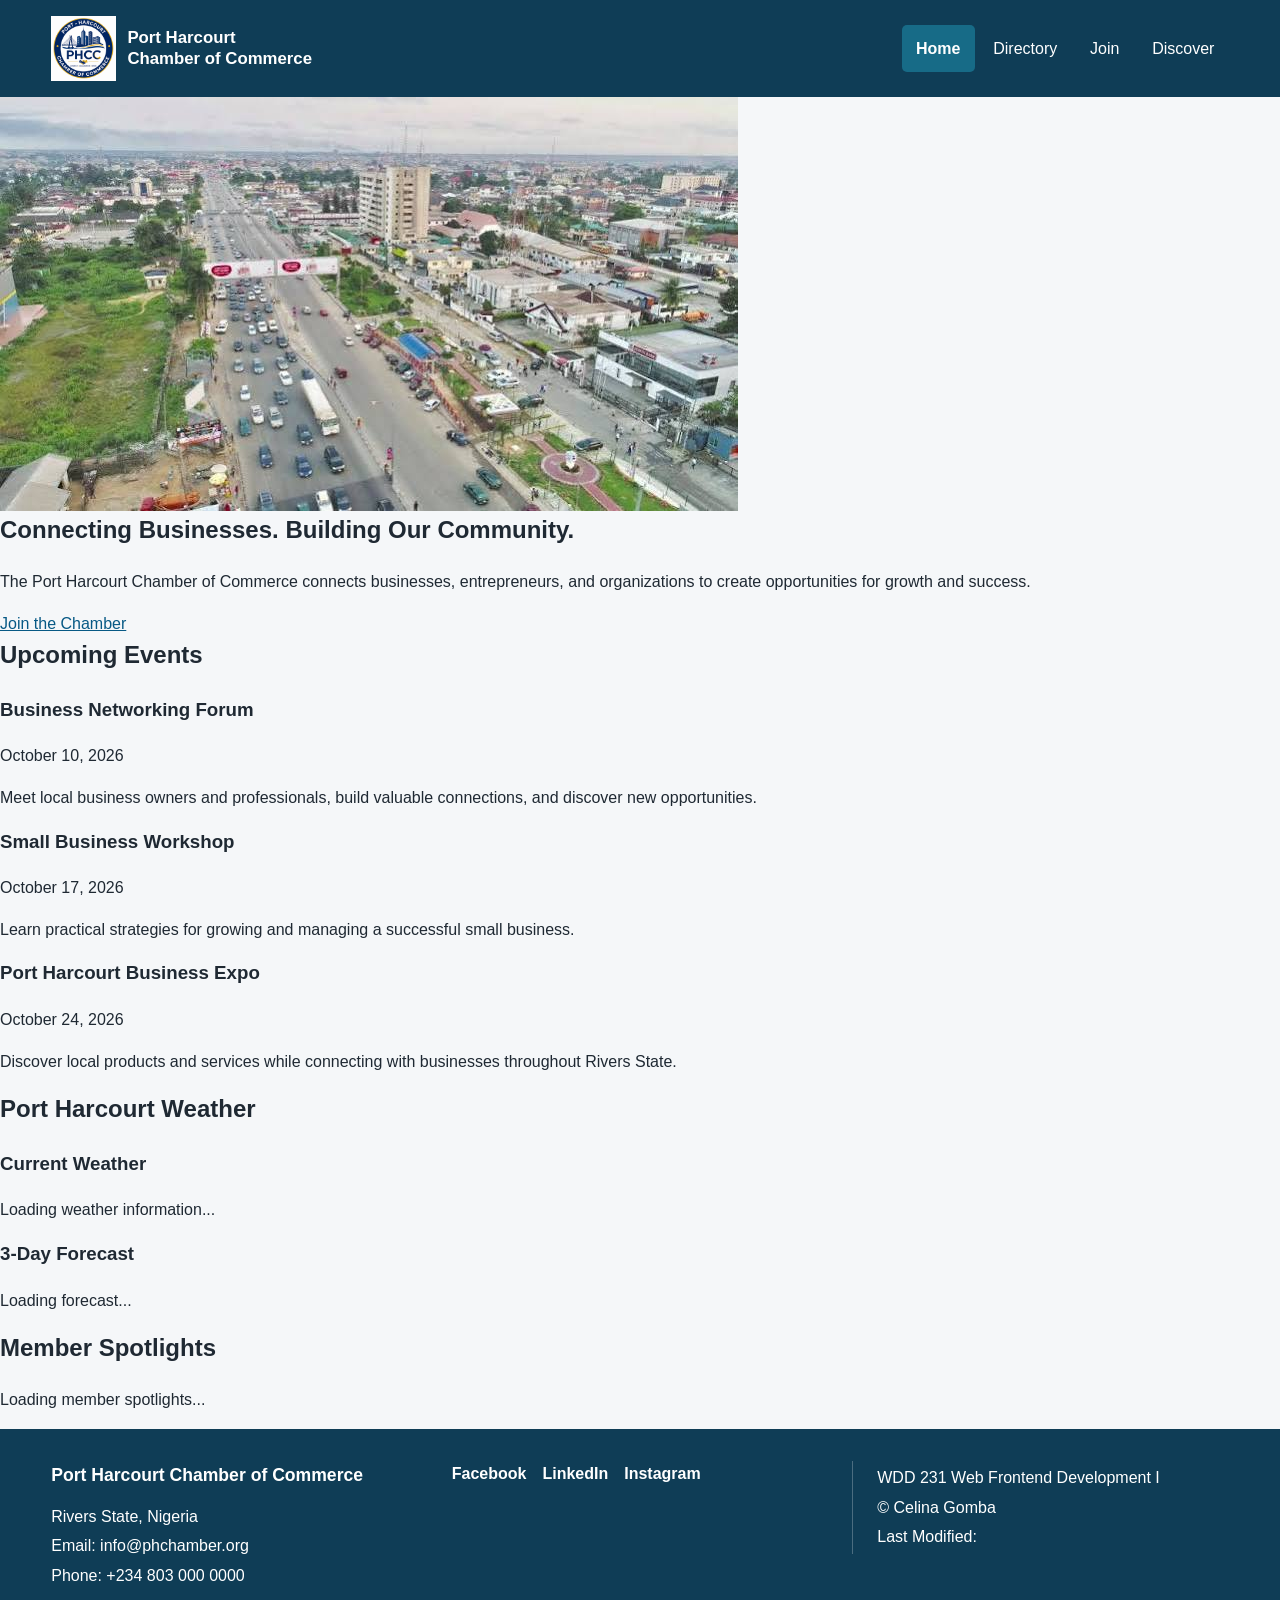
==== chamber/index.html @ 9926c1c8 "completed" ====
<!DOCTYPE html>
<html lang="en">

<head>
    <meta charset="UTF-8">
    <meta name="viewport" content="width=device-width, initial-scale=1.0">

    <title>Port Harcourt Chamber of Commerce | Home</title>

    <meta
        name="description"
        content="Welcome to the Port Harcourt Chamber of Commerce. Discover local businesses, events, opportunities, and resources for businesses in Port Harcourt, Rivers State."
    >

    <meta name="author" content="Celina Gomba">

    <!-- Open Graph -->
    <meta property="og:title" content="Port Harcourt Chamber of Commerce | Home">
    <meta
        property="og:description"
        content="Connect with businesses, discover local events, and explore opportunities through the Port Harcourt Chamber of Commerce."
    >
    <meta property="og:type" content="website">
    <meta
        property="og:url"
        content="https://celinadada07-jpg.github.io/wdd231/chamber/index.html"
    >
    <meta
        property="og:image"
        content="https://celinadada07-jpg.github.io/wdd231/chamber/images/hero.jpg"
    >

    <!-- Favicon -->
    <link rel="icon" href="images/favicon.ico">

    <!-- CSS -->
    <link rel="stylesheet" href="styles/normalize.css">
    <link rel="stylesheet" href="styles/small.css">
    <link rel="stylesheet" href="styles/larger.css">

    <!-- JavaScript -->
    <script src="scripts/home.js" defer></script>
</head>

<body>

    <!-- HEADER -->
    <header class="site-header">

        <div class="header-content">

            <a href="index.html" class="site-logo">
                <img
                    src="images/logo.svg"
                    alt="Port Harcourt Chamber of Commerce logo"
                >
                <span>
                    Port Harcourt<br>
                    Chamber of Commerce
                </span>
            </a>

            <button
                id="menu-button"
                class="menu-button"
                type="button"
                aria-label="Open navigation menu"
                aria-expanded="false"
            >
                ☰
            </button>

            <nav
                id="primary-nav"
                class="primary-nav"
                aria-label="Main navigation"
            >
                <a href="index.html" class="active" aria-current="page">
                    Home
                </a>

                <a href="directory.html">
                    Directory
                </a>

                <a href="join.html">
                    Join
                </a>

                <a href="discover.html">
                    Discover
                </a>
            </nav>

        </div>

    </header>


    <!-- MAIN CONTENT -->
    <main>

        <!-- HERO -->
        <section class="hero">

            <img
                src="images/hero.jpg"
                alt="Port Harcourt business community"
            >

            <div class="hero-content">

                <h1>
                    Connecting Businesses.
                    Building Our Community.
                </h1>

                <p>
                    The Port Harcourt Chamber of Commerce connects
                    businesses, entrepreneurs, and organizations to
                    create opportunities for growth and success.
                </p>

                <a href="join.html" class="hero-button">
                    Join the Chamber
                </a>

            </div>

        </section>


        <!-- EVENTS -->
        <section class="home-section events-section">

            <h2>Upcoming Events</h2>

            <div class="events-container">

                <article class="event-card">

                    <h3>Business Networking Forum</h3>

                    <p class="event-date">
                        October 10, 2026
                    </p>

                    <p>
                        Meet local business owners and professionals,
                        build valuable connections, and discover new
                        opportunities.
                    </p>

                </article>


                <article class="event-card">

                    <h3>Small Business Workshop</h3>

                    <p class="event-date">
                        October 17, 2026
                    </p>

                    <p>
                        Learn practical strategies for growing and
                        managing a successful small business.
                    </p>

                </article>


                <article class="event-card">

                    <h3>Port Harcourt Business Expo</h3>

                    <p class="event-date">
                        October 24, 2026
                    </p>

                    <p>
                        Discover local products and services while
                        connecting with businesses throughout Rivers State.
                    </p>

                </article>

            </div>

        </section>


        <!-- WEATHER -->
        <section class="home-section weather-section">

            <h2>Port Harcourt Weather</h2>

            <div class="weather-container">

                <!-- CURRENT WEATHER -->
                <article class="weather-card">

                    <h3>Current Weather</h3>

                    <div id="current-weather">
                        <p>Loading weather information...</p>
                    </div>

                </article>


                <!-- FORECAST -->
                <article class="weather-card">

                    <h3>3-Day Forecast</h3>

                    <div id="forecast">

                        <p>
                            Loading forecast...
                        </p>

                    </div>

                </article>

            </div>

        </section>


        <!-- MEMBER SPOTLIGHTS -->
        <section class="home-section spotlight-section">

            <h2>Member Spotlights</h2>

            <div id="spotlights" class="spotlights-container">

                <p>
                    Loading member spotlights...
                </p>

            </div>

        </section>

    </main>


    <!-- FOOTER -->
    <footer class="site-footer">

        <div class="footer-content">

            <div class="footer-contact">

                <h2>
                    Port Harcourt Chamber of Commerce
                </h2>

                <p>
                    Rivers State, Nigeria
                </p>

                <p>
                    Email: info@phchamber.org
                </p>

                <p>
                    Phone: +234 803 000 0000
                </p>

            </div>


            <div class="footer-social">

                <a
                    href="https://www.facebook.com/"
                    target="_blank"
                    rel="noopener noreferrer"
                    aria-label="Visit our Facebook page"
                >
                    Facebook
                </a>

                <a
                    href="https://www.linkedin.com/"
                    target="_blank"
                    rel="noopener noreferrer"
                    aria-label="Visit our LinkedIn page"
                >
                    LinkedIn
                </a>

                <a
                    href="https://www.instagram.com/"
                    target="_blank"
                    rel="noopener noreferrer"
                    aria-label="Visit our Instagram page"
                >
                    Instagram
                </a>

            </div>


            <div class="footer-development">

                <p>
                    WDD 231 Web Frontend Development I
                </p>

                <p>
                    © <span id="current-year"></span>
                    Celina Gomba
                </p>

                <p>
                    Last Modified:
                    <span id="last-modified"></span>
                </p>

            </div>

        </div>

    </footer>

</body>

</html>
---- chamber/styles/small.css ----
/* ==========================================
   PORT HARCOURT CHAMBER OF COMMERCE
   SMALL SCREEN STYLES
   ========================================== */


/* ==========================================
   GENERAL RESET
   ========================================== */

* {
    box-sizing: border-box;
}

body {
    margin: 0;
    font-family: Arial, Helvetica, sans-serif;
    line-height: 1.6;
    color: #1f2933;
    background-color: #f5f7f9;
}

img {
    max-width: 100%;
    height: auto;
    display: block;
}

a {
    color: #075985;
}


/* ==========================================
   HEADER
   ========================================== */

.site-header {
    background-color: #0f3d56;
    color: white;
}

.header-content {
    width: 92%;
    max-width: 1200px;
    margin: 0 auto;
    padding: 1rem 0;
    display: flex;
    align-items: center;
    justify-content: space-between;
    position: relative;
}

.site-logo {
    display: flex;
    align-items: center;
    gap: 0.7rem;
    color: white;
    text-decoration: none;
    font-weight: 700;
}

.site-logo img {
    width: 55px;
    height: 55px;
    object-fit: contain;
}

.site-logo span {
    font-size: 0.95rem;
    line-height: 1.2;
}


/* ==========================================
   MOBILE MENU BUTTON
   ========================================== */

.menu-button {
    border: none;
    background: transparent;
    color: white;
    font-size: 2rem;
    cursor: pointer;
    padding: 0.25rem 0.5rem;
}


/* ==========================================
   NAVIGATION
   ========================================== */

.primary-nav {
    display: none;
    position: absolute;
    top: 100%;
    left: 0;
    width: 100%;
    background-color: #0f3d56;
    z-index: 1000;
}

.primary-nav.open {
    display: flex;
    flex-direction: column;
}

.primary-nav a {
    color: white;
    text-decoration: none;
    padding: 0.9rem 1rem;
    border-top: 1px solid rgba(255, 255, 255, 0.15);
    text-align: center;
}

.primary-nav a:hover,
.primary-nav a:focus {
    background-color: #176b87;
}

.primary-nav a.active {
    background-color: #176b87;
    font-weight: bold;
}


/* ==========================================
   PAGE HEADING
   ========================================== */

.page-heading {
    width: 92%;
    max-width: 1200px;
    margin: 0 auto;
    padding: 2rem 0 1rem;
    text-align: center;
}

.page-heading h1 {
    margin: 0 0 0.5rem;
    color: #0f3d56;
    font-size: 2rem;
}

.page-heading p {
    margin: 0 auto;
    max-width: 700px;
}


/* ==========================================
   DIRECTORY SECTION
   ========================================== */

.directory-section {
    width: 92%;
    max-width: 1200px;
    margin: 0 auto;
    padding-bottom: 3rem;
}


/* ==========================================
   GRID / LIST CONTROLS
   ========================================== */

.directory-controls {
    display: flex;
    justify-content: center;
    gap: 0.75rem;
    margin: 1rem 0 1.5rem;
}

.view-button {
    border: 2px solid #0f3d56;
    background-color: white;
    color: #0f3d56;
    padding: 0.65rem 1.2rem;
    border-radius: 6px;
    font-size: 1rem;
    cursor: pointer;
    transition: background-color 0.2s ease, color 0.2s ease;
}

.view-button:hover,
.view-button:focus {
    background-color: #176b87;
    color: white;
}

.view-button.active-view {
    background-color: #0f3d56;
    color: white;
}


/* ==========================================
   MEMBER GRID
   ========================================== */

.members-grid {
    display: grid;
    grid-template-columns: 1fr;
    gap: 1.25rem;
}


/* ==========================================
   MEMBER CARD
   ========================================== */

.member-card {
    background-color: white;
    border: 1px solid #d7dee3;
    border-radius: 10px;
    padding: 1.25rem;
    box-shadow: 0 2px 8px rgba(0, 0, 0, 0.08);
}

.member-card img {
    width: 150px;
    height: 100px;
    object-fit: contain;
    margin: 0 auto 1rem;
}

.member-information h2 {
    color: #0f3d56;
    font-size: 1.25rem;
    margin: 0 0 0.75rem;
}

.member-information p {
    margin: 0.4rem 0;
    font-size: 0.95rem;
}

.member-information a {
    display: inline-block;
    margin-top: 0.75rem;
    font-weight: 700;
}


/* ==========================================
   LIST VIEW
   ========================================== */

.members-list {
    display: flex;
    flex-direction: column;
    gap: 0.5rem;
}

.members-list .member-card {
    display: grid;
    grid-template-columns: 1fr;
    border-radius: 4px;
    box-shadow: none;
}

.members-list .member-card img {
    display: none;
}

.members-list .member-information h2 {
    font-size: 1rem;
    margin-bottom: 0.25rem;
}

.members-list .member-information p {
    margin: 0.2rem 0;
}

.members-list .member-information a {
    margin-top: 0.25rem;
}


/* ==========================================
   ERROR MESSAGE
   ========================================== */

.error-message {
    background-color: white;
    border-left: 5px solid #b42318;
    padding: 1rem;
    color: #7a1c14;
}


/* ==========================================
   FOOTER
   ========================================== */

.site-footer {
    background-color: #0f3d56;
    color: white;
    padding: 2rem 0;
}

.footer-content {
    width: 92%;
    max-width: 1200px;
    margin: 0 auto;
    display: grid;
    gap: 1.5rem;
    text-align: center;
}

.footer-contact h2 {
    font-size: 1.1rem;
    margin-top: 0;
}

.footer-contact p {
    margin: 0.25rem 0;
}

.footer-social {
    display: flex;
    justify-content: center;
    flex-wrap: wrap;
    gap: 1rem;
}

.footer-social a {
    color: white;
    text-decoration: none;
    font-weight: 600;
}

.footer-social a:hover,
.footer-social a:focus {
    text-decoration: underline;
}

.footer-development {
    border-top: 1px solid rgba(255, 255, 255, 0.25);
    padding-top: 1rem;
}

.footer-development p {
    margin: 0.25rem 0;
}


/* ==========================================
   ACCESSIBILITY
   ========================================== */

button:focus-visible,
a:focus-visible {
    outline: 3px solid #f4c95d;
    outline-offset: 3px;
}
---- chamber/styles/larger.css ----
/* ==========================================
   PORT HARCOURT CHAMBER OF COMMERCE
   LARGE SCREEN STYLES
   ========================================== */

@media screen and (min-width: 38rem) {

    /* ===============================
       HEADER
       =============================== */

    .header-content {
        padding: 1rem 0;
    }

    .menu-button {
        display: none;
    }

    .primary-nav {
        position: static;
        display: flex;
        width: auto;
        background-color: transparent;
        align-items: center;
        gap: 0.25rem;
    }

    .primary-nav.open {
        flex-direction: row;
    }

    .primary-nav a {
        border-top: none;
        padding: 0.7rem 0.9rem;
        border-radius: 5px;
    }

    .primary-nav a:hover,
    .primary-nav a:focus {
        background-color: #176b87;
    }

    /* ===============================
       PAGE HEADING
       =============================== */

    .page-heading {
        padding: 3rem 0 1.5rem;
    }

    .page-heading h1 {
        font-size: 2.5rem;
    }

    /* ===============================
       DIRECTORY CONTROLS
       =============================== */

    .directory-controls {
        justify-content: flex-end;
        margin-bottom: 2rem;
    }

    /* ===============================
       DIRECTORY GRID
       =============================== */

    .members-grid {
        grid-template-columns: repeat(2, 1fr);
        gap: 1.5rem;
    }

    .member-card {
        padding: 1.5rem;
        transition: transform 0.2s ease, box-shadow 0.2s ease;
    }

    .member-card:hover {
        transform: translateY(-4px);
        box-shadow: 0 5px 14px rgba(0, 0, 0, 0.12);
    }

    .member-card img {
        width: 170px;
        height: 110px;
    }

    /* ===============================
       LIST VIEW
       =============================== */

    .members-list .member-card {
        grid-template-columns: 1fr;
        padding: 1rem 1.25rem;
    }

    /* ===============================
       FOOTER
       =============================== */

    .footer-content {
        grid-template-columns: repeat(3, 1fr);
        align-items: start;
        text-align: left;
    }

    .footer-social {
        justify-content: flex-start;
    }

    .footer-development {
        border-top: none;
        border-left: 1px solid rgba(255, 255, 255, 0.25);
        padding-top: 0;
        padding-left: 1.5rem;
    }
}


/* ==========================================
   EXTRA LARGE SCREENS
   ========================================== */

@media screen and (min-width: 64rem) {

    .members-grid {
        grid-template-columns: repeat(3, 1fr);
    }

    .site-logo img {
        width: 65px;
        height: 65px;
    }

    .site-logo span {
        font-size: 1.05rem;
    }

    .page-heading h1 {
        font-size: 2.8rem;
    }
}
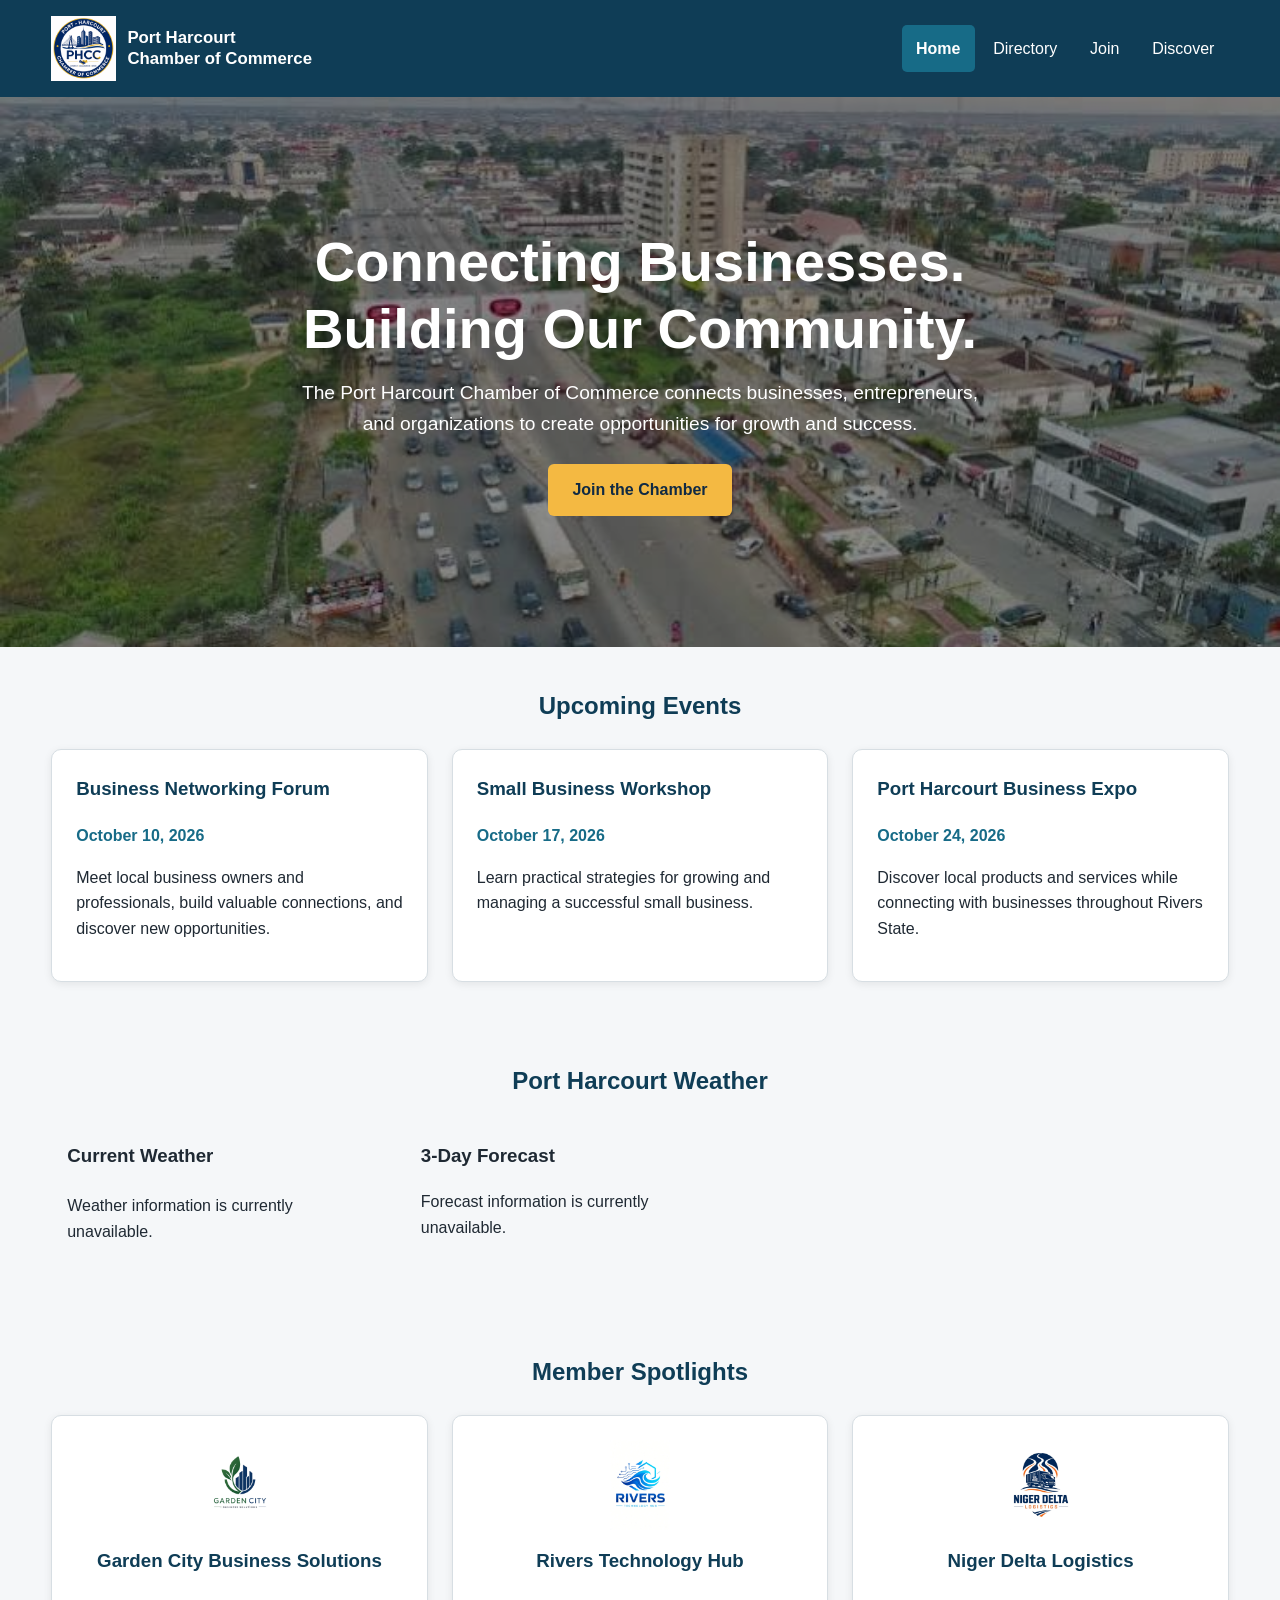
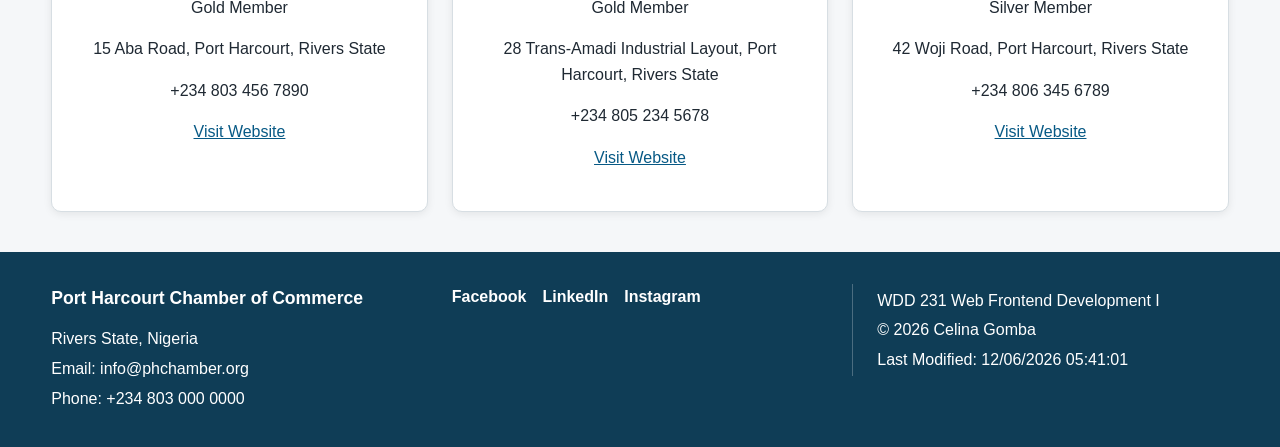
==== commit 393616f3: "Corections made" ====
--- a/chamber/index.html
+++ b/chamber/index.html
@@ -51,7 +51,7 @@
 
             <a href="index.html" class="site-logo">
                 <img
-                    src="images/logo.svg"
+                    src="images/logo.png"
                     alt="Port Harcourt Chamber of Commerce logo"
                 >
                 <span>
--- a/chamber/styles/small.css
+++ b/chamber/styles/small.css
@@ -354,3 +354,182 @@
     outline: 3px solid #f4c95d;
     outline-offset: 3px;
 }
+
+/* ================================
+   HOME PAGE - HERO
+   ================================ */
+
+.hero {
+    position: relative;
+    width: 100%;
+    min-height: 420px;
+    overflow: hidden;
+}
+
+.hero img {
+    width: 100%;
+    height: 420px;
+    object-fit: cover;
+}
+
+.hero-content {
+    position: absolute;
+    top: 0;
+    left: 0;
+    width: 100%;
+    height: 100%;
+
+    display: flex;
+    flex-direction: column;
+    justify-content: center;
+    align-items: center;
+
+    text-align: center;
+    padding: 2rem;
+
+    background: rgba(0, 0, 0, 0.45);
+    color: white;
+}
+
+.hero-content h1 {
+    color: white;
+    max-width: 850px;
+    margin: 0 0 1rem;
+    font-size: 2rem;
+    line-height: 1.2;
+}
+
+.hero-content p {
+    max-width: 700px;
+    margin: 0 0 1.5rem;
+    color: white;
+}
+
+.hero-button {
+    display: inline-block;
+    padding: 0.85rem 1.5rem;
+    background-color: #f4b942;
+    color: #102a43;
+    text-decoration: none;
+    font-weight: bold;
+    border-radius: 6px;
+}
+
+.hero-button:hover,
+.hero-button:focus {
+    background-color: white;
+    color: #0f3d56;
+}
+
+
+/* ================================
+   HOME PAGE - SECTIONS
+   ================================ */
+
+.home-section {
+    width: 92%;
+    max-width: 1200px;
+    margin: 0 auto;
+    padding: 2.5rem 0;
+}
+
+.home-section > h2 {
+    text-align: center;
+    color: #0f3d56;
+    margin-bottom: 1.5rem;
+}
+
+
+/* EVENTS */
+
+.events-container {
+    display: grid;
+    grid-template-columns: 1fr;
+    gap: 1rem;
+}
+
+.event-card {
+    background-color: white;
+    border: 1px solid #d7dee3;
+    border-radius: 10px;
+    padding: 1.25rem;
+    box-shadow: 0 2px 8px rgba(0, 0, 0, 0.08);
+}
+
+.event-card h3 {
+    color: #0f3d56;
+}
+
+.event-date {
+    color: #176b87;
+    font-weight: bold;
+}
+
+/* ================================
+   WEATHER FORECAST CARDS
+   ================================ */
+
+#forecast {
+    display: grid;
+    grid-template-columns: repeat(3, 1fr);
+    gap: 1rem;
+    margin-top: 1rem;
+}
+
+.forecast-card {
+    background-color: #ffffff;
+    border: 1px solid #d7dee3;
+    border-radius: 10px;
+    padding: 1rem;
+    text-align: center;
+    box-shadow: 0 2px 8px rgba(0, 0, 0, 0.08);
+}
+
+.forecast-card h4 {
+    color: #0f3d56;
+    margin-bottom: 0.5rem;
+}
+
+.forecast-card img {
+    width: 70px;
+    height: 70px;
+    margin: 0 auto;
+}
+
+.forecast-card p {
+    margin: 0.4rem 0;
+}
+
+.forecast-card strong {
+    font-size: 1.2rem;
+    color: #0f3d56;
+}
+
+
+/* MEMBER SPOTLIGHTS */
+
+.spotlights-container {
+    display: grid;
+    grid-template-columns: 1fr;
+    gap: 1rem;
+}
+
+.spotlight-card {
+    background-color: white;
+    border: 1px solid #d7dee3;
+    border-radius: 10px;
+    padding: 1.25rem;
+    text-align: center;
+    box-shadow: 0 2px 8px rgba(0, 0, 0, 0.08);
+}
+
+.spotlight-card img {
+    width: 140px;
+    height: 90px;
+    object-fit: contain;
+    margin: 0 auto 1rem;
+}
+
+.spotlight-card h3 {
+    color: #0f3d56;
+}
--- a/chamber/styles/larger.css
+++ b/chamber/styles/larger.css
@@ -140,4 +140,144 @@
     .page-heading h1 {
         font-size: 2.8rem;
     }
+}
+
+/* ==========================================
+   HOME PAGE - LARGE SCREEN STYLES
+   ========================================== */
+
+@media screen and (min-width: 38rem) {
+
+    /* HERO */
+
+    .hero {
+        min-height: 500px;
+    }
+
+    .hero img {
+        height: 500px;
+    }
+
+    .hero-content {
+        padding: 3rem;
+    }
+
+    .hero-content h1 {
+        font-size: 3rem;
+    }
+
+    .hero-content p {
+        font-size: 1.15rem;
+    }
+
+
+    /* EVENTS */
+
+    .events-container {
+        grid-template-columns: repeat(3, 1fr);
+        gap: 1.5rem;
+    }
+
+    .event-card {
+        padding: 1.5rem;
+    }
+
+
+    /* WEATHER */
+
+    .weather-container {
+        grid-template-columns: 1fr 1fr;
+        gap: 1.5rem;
+    }
+
+
+    /* MEMBER SPOTLIGHTS */
+
+    .spotlights-container {
+        grid-template-columns: repeat(3, 1fr);
+        gap: 1.5rem;
+    }
+
+    .spotlight-card {
+        padding: 1.5rem;
+    }
+
+}
+
+
+/* ==========================================
+   EXTRA LARGE SCREENS
+   ========================================== */
+
+@media screen and (min-width: 64rem) {
+
+    .hero {
+        min-height: 550px;
+    }
+
+    .hero img {
+        height: 550px;
+    }
+
+    .hero-content h1 {
+        font-size: 3.5rem;
+    }
+
+    .hero-content p {
+        font-size: 1.2rem;
+    }
+
+}
+
+/* ==========================================
+   COMPACT WEATHER - SIDE BY SIDE
+   ========================================== */
+
+@media screen and (min-width: 38rem) {
+
+    .weather-container {
+        display: grid;
+        grid-template-columns: minmax(220px, 0.8fr) minmax(500px, 2fr);
+        gap: 1.5rem;
+        align-items: start;
+    }
+
+    .weather-card {
+        padding: 1rem;
+    }
+
+    /* Current weather */
+    #current-weather {
+        display: flex;
+        align-items: center;
+        gap: 0.8rem;
+        flex-wrap: wrap;
+    }
+
+    #current-weather img {
+        width: 70px;
+        height: 70px;
+        margin: 0;
+    }
+
+    #current-weather p {
+        margin: 0.25rem 0;
+    }
+
+    /* Three-day forecast */
+    #forecast {
+        display: grid;
+        grid-template-columns: repeat(3, 1fr);
+        gap: 0.75rem;
+        margin-top: 0.5rem;
+    }
+
+    .forecast-card {
+        padding: 0.75rem;
+    }
+
+    .forecast-card img {
+        width: 50px;
+        height: 50px;
+    }
 }
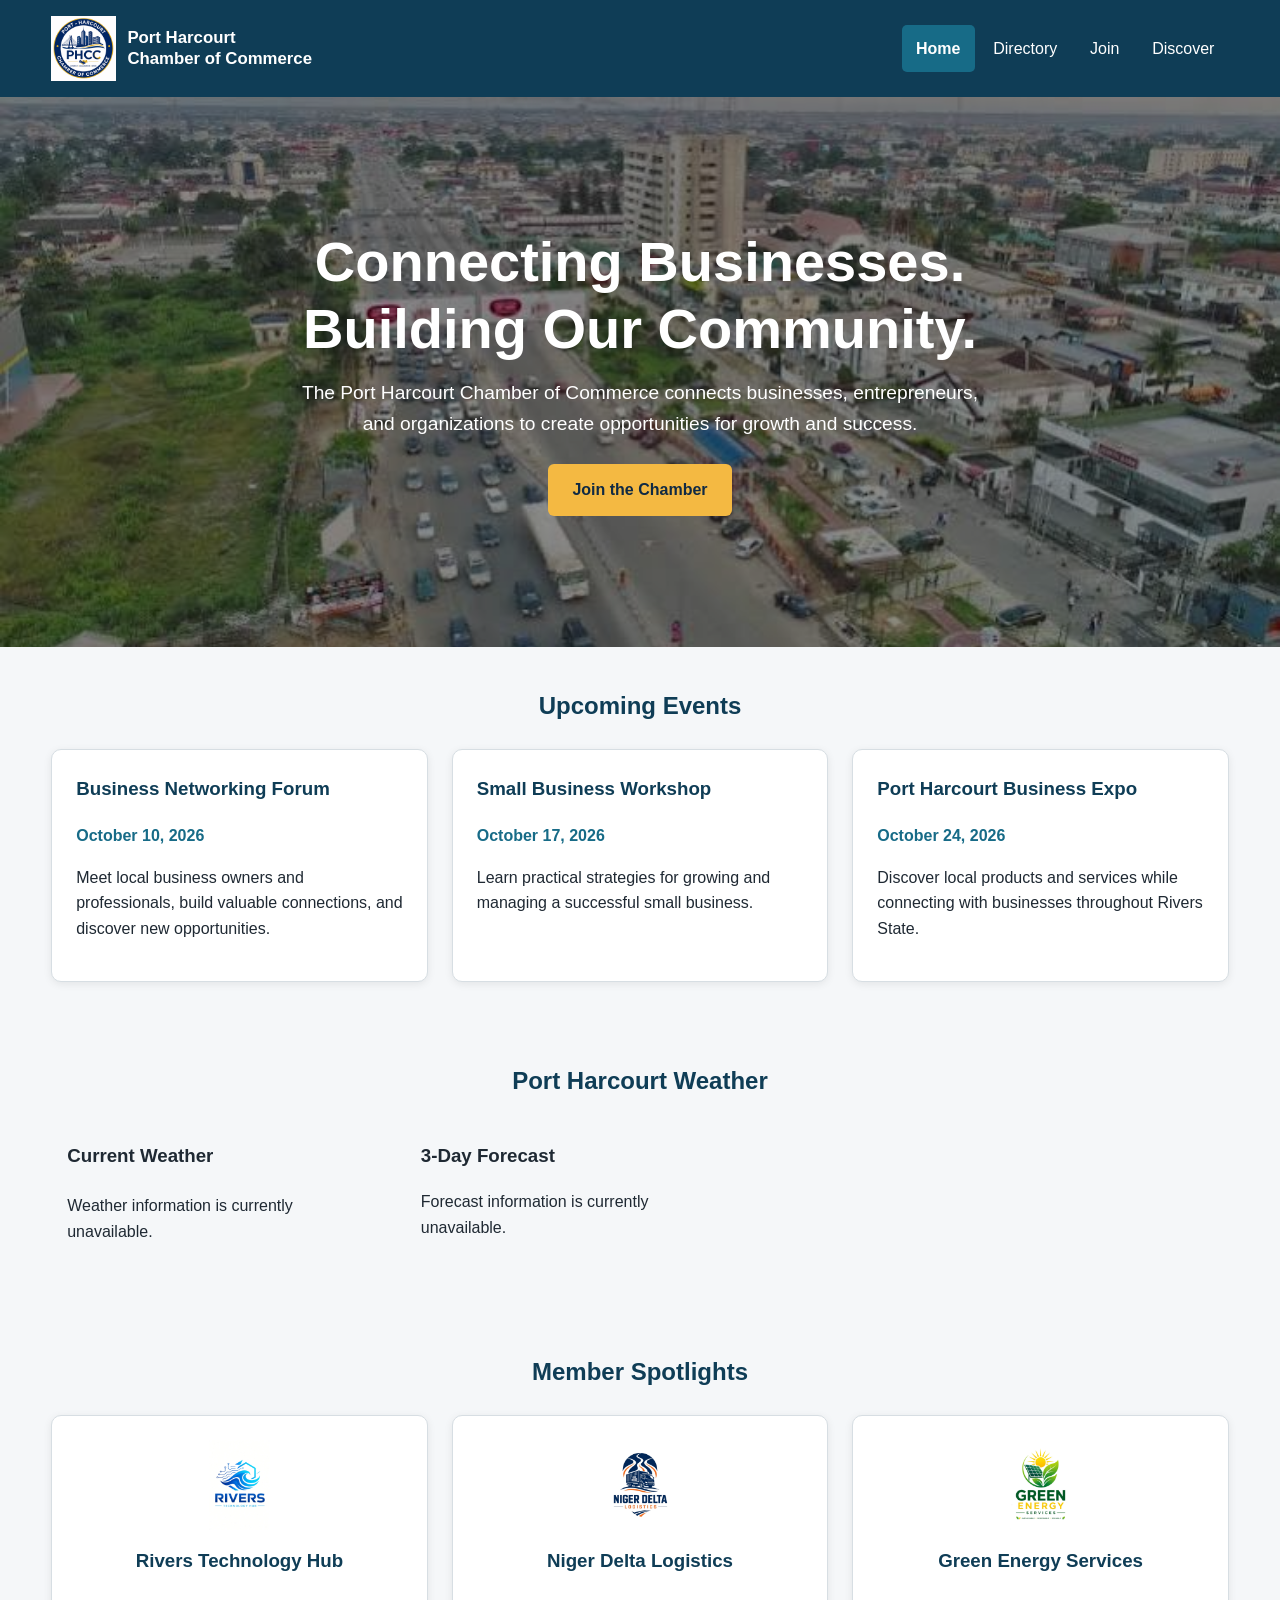
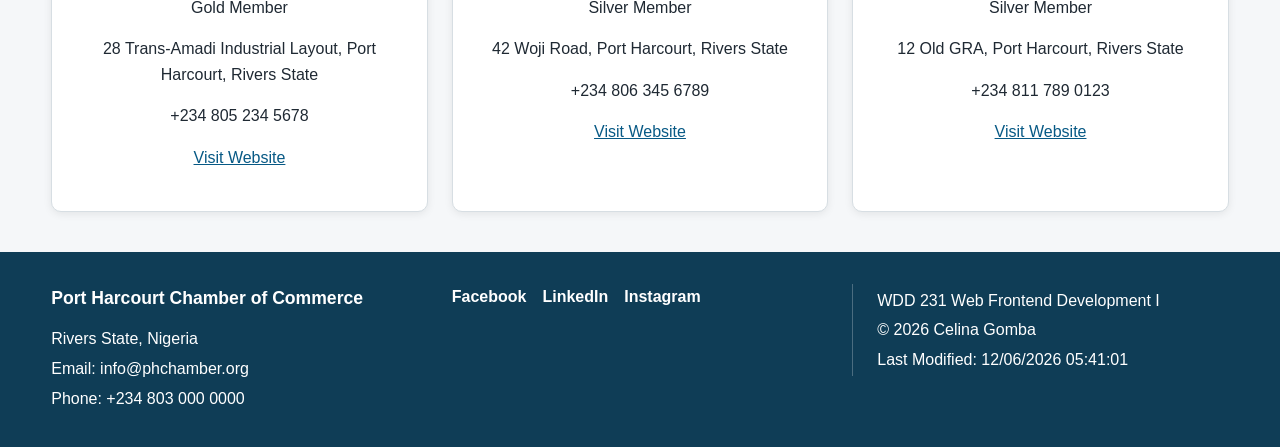
==== commit ad59d276: "done" ====
--- a/chamber/index.html
+++ b/chamber/index.html
@@ -31,13 +31,18 @@
     >
 
     <!-- Favicon -->
-    <link rel="icon" href="images/favicon.ico">
-
-    <!-- CSS -->
-    <link rel="stylesheet" href="styles/normalize.css">
-    <link rel="stylesheet" href="styles/small.css">
-    <link rel="stylesheet" href="styles/larger.css">
-
+     <link rel="icon" href="images/favicon.ico">
+
+   <!-- GOOGLE FONTS -->
+       <link rel="preconnect" href="https://fonts.googleapis.com">
+       <link rel="preconnect" href="https://fonts.gstatic.com" crossorigin>
+       <link href="https://fonts.googleapis.com/css2?family=Roboto:wght@400;500;700&display=swap" rel="stylesheet"
+>
+
+   <!-- CSS -->
+       <link rel="stylesheet" href="styles/normalize.css">
+       <link rel="stylesheet" href="styles/small.css">
+       <link rel="stylesheet" href="styles/larger.css">
     <!-- JavaScript -->
     <script src="scripts/home.js" defer></script>
 </head>
